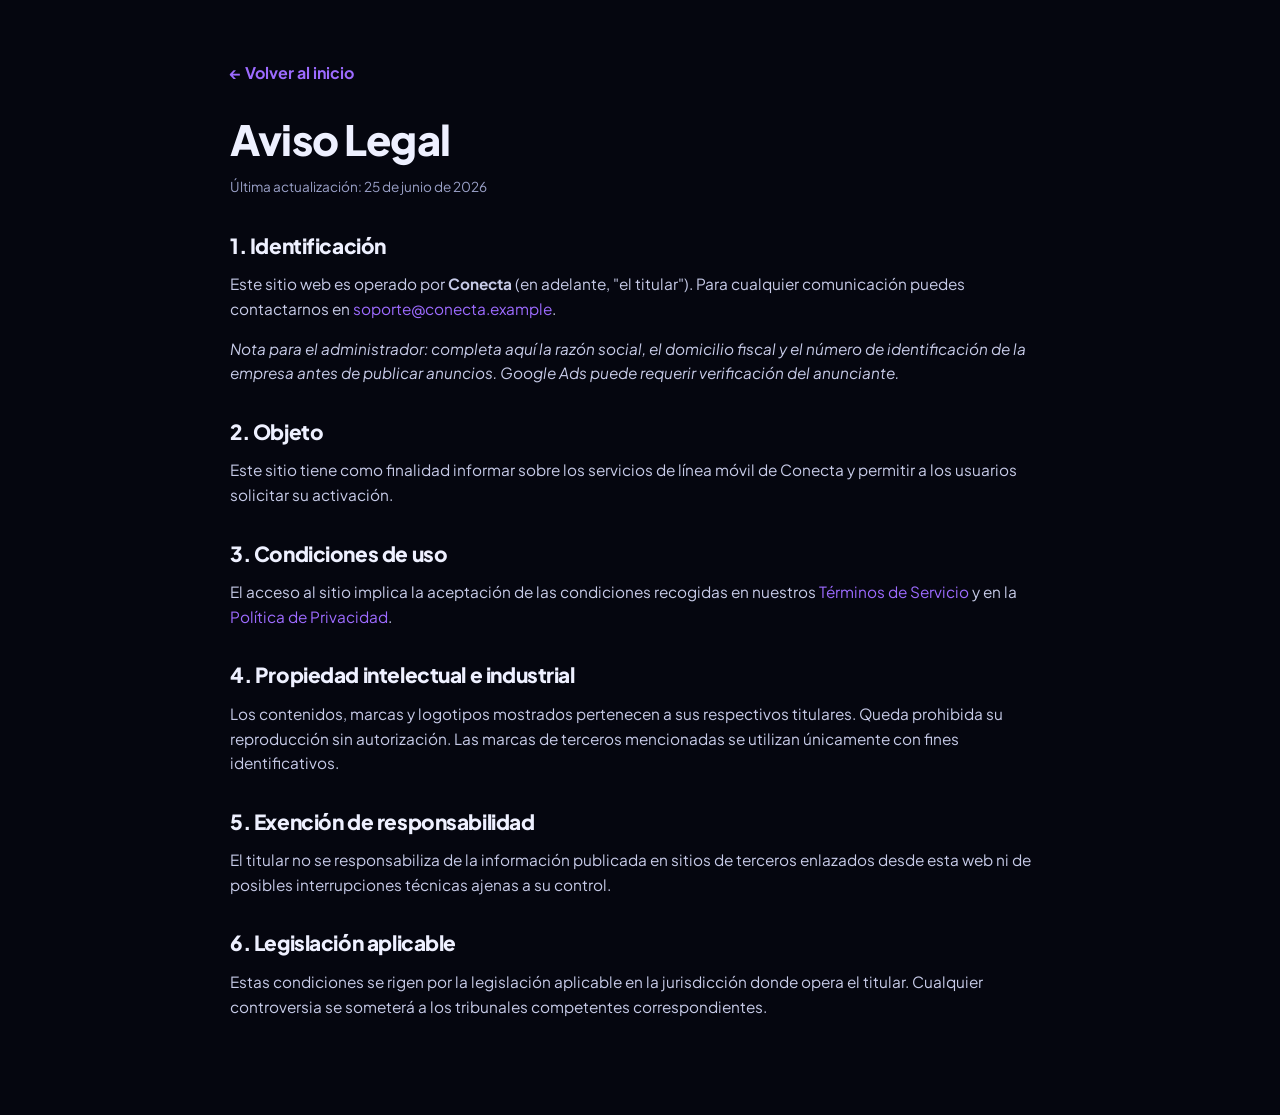
==== aviso-legal.html @ 24f29e0b "Landing page Conecta: diseño completo + páginas legales (compliance Google Ads) Co-Authored-By: Clau" ====
<!DOCTYPE html>
<html lang="es">
<head>
  <meta charset="UTF-8" />
  <meta name="viewport" content="width=device-width, initial-scale=1.0" />
  <title>Aviso Legal | Conecta</title>
  <meta name="description" content="Aviso Legal e información de identificación de Conecta." />
  <link rel="preconnect" href="https://fonts.googleapis.com" />
  <link href="https://fonts.googleapis.com/css2?family=Plus+Jakarta+Sans:wght@400;500;600;700;800&display=swap" rel="stylesheet" />
  <link rel="stylesheet" href="styles.css" />
</head>
<body>
  <main class="legal">
    <div class="container">
      <a href="index.html" class="back-link">← Volver al inicio</a>
      <h1>Aviso Legal</h1>
      <p class="updated">Última actualización: 25 de junio de 2026</p>

      <h2>1. Identificación</h2>
      <p>Este sitio web es operado por <strong>Conecta</strong> (en adelante, "el titular"). Para cualquier comunicación puedes contactarnos en <a href="mailto:soporte@conecta.example">soporte@conecta.example</a>.</p>
      <p><em>Nota para el administrador: completa aquí la razón social, el domicilio fiscal y el número de identificación de la empresa antes de publicar anuncios. Google Ads puede requerir verificación del anunciante.</em></p>

      <h2>2. Objeto</h2>
      <p>Este sitio tiene como finalidad informar sobre los servicios de línea móvil de Conecta y permitir a los usuarios solicitar su activación.</p>

      <h2>3. Condiciones de uso</h2>
      <p>El acceso al sitio implica la aceptación de las condiciones recogidas en nuestros <a href="terminos.html">Términos de Servicio</a> y en la <a href="privacidad.html">Política de Privacidad</a>.</p>

      <h2>4. Propiedad intelectual e industrial</h2>
      <p>Los contenidos, marcas y logotipos mostrados pertenecen a sus respectivos titulares. Queda prohibida su reproducción sin autorización. Las marcas de terceros mencionadas se utilizan únicamente con fines identificativos.</p>

      <h2>5. Exención de responsabilidad</h2>
      <p>El titular no se responsabiliza de la información publicada en sitios de terceros enlazados desde esta web ni de posibles interrupciones técnicas ajenas a su control.</p>

      <h2>6. Legislación aplicable</h2>
      <p>Estas condiciones se rigen por la legislación aplicable en la jurisdicción donde opera el titular. Cualquier controversia se someterá a los tribunales competentes correspondientes.</p>
    </div>
  </main>
</body>
</html>
---- styles.css ----
/* ===================== TOKENS ===================== */
:root {
  --bg: #05060f;
  --bg-2: #0a0b1a;
  --panel: #11132a;
  --panel-2: #161937;
  --line: rgba(255, 255, 255, 0.08);
  --text: #eef0ff;
  --muted: #9aa0c7;
  --violet: #7c5cff;
  --violet-2: #9d6bff;
  --magenta: #c04bff;
  --grad: linear-gradient(100deg, #8a6bff 0%, #c04bff 100%);
  --grad-btn: linear-gradient(100deg, #6f4bff 0%, #b14bff 100%);
  --radius: 18px;
  --radius-sm: 12px;
  --maxw: 1180px;
  --shadow: 0 20px 60px rgba(0, 0, 0, 0.45);
  --shadow-violet: 0 14px 40px rgba(124, 92, 255, 0.35);
}

* { box-sizing: border-box; }
html { scroll-behavior: smooth; scroll-padding-top: 84px; }
body {
  margin: 0;
  font-family: "Plus Jakarta Sans", system-ui, -apple-system, Segoe UI, Roboto, sans-serif;
  color: var(--text);
  background: var(--bg);
  line-height: 1.6;
  -webkit-font-smoothing: antialiased;
  overflow-x: hidden;
}
img { max-width: 100%; display: block; height: auto; }
a { color: inherit; text-decoration: none; }
h1, h2, h3, h4 { line-height: 1.12; margin: 0; font-weight: 800; letter-spacing: -0.02em; }
.container { width: min(100% - 40px, var(--maxw)); margin-inline: auto; }
.grad { background: var(--grad); -webkit-background-clip: text; background-clip: text; color: transparent; }
.eyebrow { color: var(--violet-2); font-size: 0.78rem; font-weight: 700; letter-spacing: 0.18em; text-transform: uppercase; margin: 0 0 14px; }
.eyebrow.light { color: rgba(255, 255, 255, 0.85); }
.lead { color: var(--muted); font-size: 1.05rem; max-width: 46ch; }
.muted { color: var(--muted); }
.section { padding: 84px 0; position: relative; }
.section-title { text-align: center; font-size: clamp(1.9rem, 4vw, 2.7rem); margin-bottom: 48px; }
.fineprint { color: var(--muted); font-size: 0.8rem; margin-top: 18px; }
.fineprint.center { text-align: center; }
.fineprint a { color: var(--violet-2); }

/* ===================== BUTTONS ===================== */
.btn {
  display: inline-flex; align-items: center; gap: 10px;
  padding: 14px 26px; border-radius: 999px; font-weight: 700; font-size: 0.95rem;
  border: 1px solid transparent; cursor: pointer; transition: transform .15s ease, box-shadow .15s ease, opacity .15s;
  white-space: nowrap;
}
.btn:hover { transform: translateY(-2px); }
.btn-primary { background: var(--grad-btn); color: #fff; box-shadow: var(--shadow-violet); }
.btn-ghost { background: transparent; color: var(--text); border-color: var(--line); }
.btn-ghost:hover { background: rgba(255, 255, 255, 0.04); }
.btn-light { background: #fff; color: #14152b; }
.btn-sm { padding: 11px 20px; font-size: 0.88rem; }
.btn-block { width: 100%; justify-content: center; }
.btn .arrow { transition: transform .15s; }
.btn:hover .arrow { transform: translateX(3px); }
.play { font-size: 0.7rem; }

/* ===================== HEADER ===================== */
.site-header {
  position: sticky; top: 0; z-index: 50;
  background: rgba(5, 6, 15, 0.78); backdrop-filter: blur(14px);
  border-bottom: 1px solid var(--line);
}
.nav-wrap { display: flex; align-items: center; justify-content: space-between; height: 72px; gap: 24px; }
.brand { display: inline-flex; align-items: center; gap: 10px; font-weight: 800; }
.brand-name { font-size: 1.15rem; letter-spacing: 0.04em; }
.brand-mark { display: grid; place-items: center; width: 38px; height: 38px; border-radius: 11px; background: rgba(124, 92, 255, 0.12); border: 1px solid rgba(124, 92, 255, 0.25); }
.main-nav { display: flex; gap: 30px; margin-left: auto; }
.main-nav a { color: var(--muted); font-weight: 600; font-size: 0.95rem; position: relative; padding: 4px 0; transition: color .15s; }
.main-nav a:hover, .main-nav a.active { color: var(--text); }
.main-nav a.active::after { content: ""; position: absolute; left: 0; bottom: -2px; width: 100%; height: 2px; background: var(--grad); border-radius: 2px; }
.nav-actions { display: flex; align-items: center; gap: 14px; }
.nav-toggle { display: none; flex-direction: column; gap: 5px; background: none; border: 0; cursor: pointer; padding: 6px; }
.nav-toggle span { width: 24px; height: 2px; background: var(--text); border-radius: 2px; transition: .25s; }
.nav-toggle.open span:nth-child(1) { transform: translateY(7px) rotate(45deg); }
.nav-toggle.open span:nth-child(2) { opacity: 0; }
.nav-toggle.open span:nth-child(3) { transform: translateY(-7px) rotate(-45deg); }

/* ===================== HERO ===================== */
.hero { padding: 70px 0 90px; position: relative; background:
    radial-gradient(900px 500px at 75% 10%, rgba(124, 92, 255, 0.18), transparent 60%),
    radial-gradient(700px 500px at 10% 0%, rgba(192, 75, 255, 0.10), transparent 55%),
    var(--bg);
  overflow: hidden;
}
.hero-grid { display: grid; grid-template-columns: 1.05fr 1fr; align-items: center; gap: 30px; }
.hero h1 { font-size: clamp(2.6rem, 6.2vw, 4.4rem); margin-bottom: 22px; }
.hero .lead { margin-bottom: 30px; }
.hero-badges { list-style: none; display: flex; gap: 26px; padding: 0; margin: 0 0 34px; flex-wrap: wrap; }
.hero-badges li { display: flex; gap: 12px; align-items: center; font-size: 0.82rem; color: var(--muted); }
.hero-badges strong { color: var(--text); font-size: 0.9rem; }
.hero-badges em { color: var(--violet-2); font-style: normal; font-size: 0.76rem; }
.bicon { display: grid; place-items: center; width: 44px; height: 44px; border-radius: 12px; background: var(--panel); border: 1px solid var(--line); font-size: 1.1rem; flex: none; }
.hero-cta { display: flex; gap: 16px; flex-wrap: wrap; align-items: center; }
.hero-media { position: relative; }
.hero-media img {
  width: 100%; max-width: 560px; margin-inline: auto;
  filter: drop-shadow(0 30px 60px rgba(124, 92, 255, 0.35));
  -webkit-mask-image: radial-gradient(closest-side at 50% 48%, #000 70%, transparent 100%);
  mask-image: radial-gradient(closest-side at 50% 48%, #000 70%, transparent 100%);
  mix-blend-mode: lighten;
}

/* ===================== BENEFICIOS ===================== */
.beneficios { background: linear-gradient(180deg, var(--bg) 0%, var(--bg-2) 100%); }
.cards-grid { display: grid; grid-template-columns: repeat(5, 1fr); gap: 18px; }
.feature-card {
  background: var(--panel); border: 1px solid var(--line); border-radius: var(--radius);
  padding: 26px 22px; transition: transform .18s, border-color .18s, box-shadow .18s;
}
.feature-card:hover { transform: translateY(-4px); border-color: rgba(124, 92, 255, 0.4); box-shadow: var(--shadow); }
.fc-icon { display: grid; place-items: center; width: 46px; height: 46px; border-radius: 12px; background: rgba(124, 92, 255, 0.12); border: 1px solid rgba(124, 92, 255, 0.25); font-size: 1.2rem; margin-bottom: 18px; }
.feature-card h3 { font-size: 1.05rem; margin-bottom: 10px; }
.feature-card p { color: var(--muted); font-size: 0.9rem; margin: 0 0 16px; }
.link-more { color: var(--violet-2); font-weight: 700; font-size: 0.85rem; }
.link-more:hover { color: var(--text); }

/* ===================== CÓMO FUNCIONA ===================== */
.como-funciona { background: var(--bg-2); }
.cf-grid { display: grid; grid-template-columns: 1fr 1fr; gap: 50px; align-items: center; }
.cf-copy h2 { font-size: clamp(1.8rem, 4vw, 2.6rem); margin-bottom: 34px; }
.steps { list-style: none; padding: 0; margin: 0 0 34px; display: grid; gap: 26px; }
.steps li { display: flex; gap: 18px; align-items: flex-start; }
.step-num { flex: none; width: 40px; height: 40px; border-radius: 50%; display: grid; place-items: center; font-weight: 800; background: rgba(124, 92, 255, 0.12); border: 1px solid var(--violet); color: var(--violet-2); }
.steps h3 { font-size: 1.1rem; margin-bottom: 4px; }
.steps p { color: var(--muted); margin: 0; font-size: 0.92rem; }
.cf-media img { width: 100%; border-radius: var(--radius); border: 1px solid var(--line); box-shadow: var(--shadow); }

/* ===================== COBERTURA ===================== */
.cobertura { background: linear-gradient(180deg, var(--bg-2) 0%, var(--bg) 100%); }
.cov-grid { display: grid; grid-template-columns: 1fr 1.1fr; gap: 50px; align-items: center; }
.cov-map { -webkit-mask-image: radial-gradient(closest-side at 50% 55%, #000 65%, transparent 100%); mask-image: radial-gradient(closest-side at 50% 55%, #000 65%, transparent 100%); mix-blend-mode: lighten; filter: drop-shadow(0 20px 50px rgba(124, 92, 255, 0.3)); }
.cov-copy h2 { font-size: clamp(1.8rem, 4vw, 2.5rem); margin-bottom: 16px; }
.stats { display: grid; grid-template-columns: repeat(4, 1fr); gap: 22px; margin-top: 30px; }
.stats div { display: flex; flex-direction: column; }
.stats strong { font-size: clamp(1.7rem, 3.5vw, 2.4rem); font-weight: 800; }
.stats span { color: var(--muted); font-size: 0.82rem; margin-top: 4px; }

/* ===================== TESTIMONIOS ===================== */
.testimonios { background: var(--bg); }
.test-head { margin-bottom: 40px; }
.test-head h2 { font-size: clamp(1.7rem, 3.6vw, 2.4rem); }
.test-grid { display: grid; grid-template-columns: repeat(3, 1fr); gap: 20px; }
.test-card { background: var(--panel); border: 1px solid var(--line); border-radius: var(--radius); padding: 26px; margin: 0; }
.stars { color: #b14bff; letter-spacing: 3px; margin-bottom: 14px; }
.test-card blockquote { margin: 0 0 20px; font-size: 0.98rem; color: var(--text); }
.test-card figcaption { display: flex; align-items: center; gap: 12px; color: var(--muted); font-size: 0.85rem; }
.test-card figcaption strong { color: var(--text); }
.avatar { width: 42px; height: 42px; border-radius: 50%; display: grid; place-items: center; font-weight: 700; font-size: 0.8rem; background: var(--grad-btn); color: #fff; flex: none; }

/* ===================== CTA FINAL ===================== */
.cta-final { background: var(--bg); }
.cta-banner {
  position: relative; overflow: hidden;
  border-radius: 26px; padding: 52px 48px;
  background: linear-gradient(110deg, #3a1f8f 0%, #5a2bb0 45%, #7b34c9 100%);
  display: grid; grid-template-columns: 1.1fr 0.9fr; gap: 30px; align-items: center;
  box-shadow: var(--shadow);
}
.cta-banner h2 { font-size: clamp(1.7rem, 3.6vw, 2.4rem); margin-bottom: 26px; }
.cta-list { list-style: none; padding: 0; margin: 0; display: grid; gap: 14px; position: relative; z-index: 2; }
.cta-list li { display: flex; align-items: center; gap: 12px; font-weight: 600; }
.check { display: grid; place-items: center; width: 24px; height: 24px; border-radius: 50%; background: rgba(255, 255, 255, 0.18); font-size: 0.75rem; flex: none; }
.cta-img { position: absolute; right: 0; bottom: 0; height: 100%; width: auto; max-width: 48%; object-fit: cover; opacity: 0.95; z-index: 1; border-radius: 0 26px 26px 0; -webkit-mask-image: linear-gradient(90deg, transparent, #000 28%); mask-image: linear-gradient(90deg, transparent, #000 28%); }
.cta-copy { position: relative; z-index: 2; }

/* ===================== PREGUNTAS / CONTACTO ===================== */
.preguntas { background: linear-gradient(180deg, var(--bg) 0%, var(--bg-2) 100%); }
.faq-grid { display: grid; grid-template-columns: 1fr 0.85fr; gap: 50px; align-items: start; }
.faq-grid > div > h2 { font-size: clamp(1.7rem, 3.6vw, 2.4rem); margin-bottom: 26px; }
.faq { display: grid; gap: 12px; }
.faq details { background: var(--panel); border: 1px solid var(--line); border-radius: var(--radius-sm); padding: 16px 20px; }
.faq summary { cursor: pointer; font-weight: 700; list-style: none; display: flex; justify-content: space-between; align-items: center; gap: 10px; }
.faq summary::after { content: "+"; color: var(--violet-2); font-size: 1.3rem; transition: transform .2s; }
.faq details[open] summary::after { transform: rotate(45deg); }
.faq details p { color: var(--muted); margin: 12px 0 0; font-size: 0.92rem; }
.contact-card { background: var(--panel); border: 1px solid var(--line); border-radius: var(--radius); padding: 30px; box-shadow: var(--shadow); }
.contact-card h3 { font-size: 1.3rem; margin-bottom: 8px; }
.contact-card .muted { font-size: 0.88rem; margin-bottom: 20px; }
.lead-form { display: grid; gap: 16px; }
.lead-form label { display: grid; gap: 7px; font-size: 0.85rem; font-weight: 600; color: var(--muted); }
.lead-form input[type="text"], .lead-form input[type="email"], .lead-form input[type="tel"] {
  background: var(--bg); border: 1px solid var(--line); border-radius: 10px; padding: 12px 14px; color: var(--text); font: inherit; font-size: 0.92rem;
}
.lead-form input:focus { outline: none; border-color: var(--violet); box-shadow: 0 0 0 3px rgba(124, 92, 255, 0.25); }
.consent { display: flex !important; flex-direction: row !important; align-items: flex-start; gap: 10px; font-weight: 400; color: var(--muted); font-size: 0.8rem; }
.consent input { margin-top: 3px; accent-color: var(--violet); }
.consent a { color: var(--violet-2); }
.form-msg { font-size: 0.85rem; margin: 4px 0 0; }
.form-msg.ok { color: #5be3a7; }
.form-msg.err { color: #ff6b8a; }

/* ===================== FOOTER ===================== */
.site-footer { background: #04050c; border-top: 1px solid var(--line); padding: 56px 0 30px; }
.footer-grid { display: grid; grid-template-columns: 1.4fr 1fr 1fr 1fr; gap: 30px; }
.footer-brand p { color: var(--muted); font-size: 0.9rem; margin-top: 14px; max-width: 30ch; }
.footer-col h4 { font-size: 0.95rem; margin-bottom: 16px; }
.footer-col a { display: block; color: var(--muted); font-size: 0.9rem; padding: 5px 0; transition: color .15s; }
.footer-col a:hover { color: var(--text); }
.footer-bottom { margin-top: 40px; padding-top: 22px; border-top: 1px solid var(--line); }
.footer-bottom p { color: var(--muted); font-size: 0.82rem; margin: 0 0 8px; }
.footer-bottom .disclaimer { font-size: 0.74rem; opacity: 0.75; max-width: 90ch; }

/* ===================== LEGAL PAGES ===================== */
.legal { padding: 60px 0 80px; }
.legal .container { max-width: 820px; }
.legal h1 { font-size: clamp(1.8rem, 4vw, 2.6rem); margin-bottom: 10px; }
.legal .updated { color: var(--muted); font-size: 0.85rem; margin-bottom: 36px; }
.legal h2 { font-size: 1.3rem; margin: 34px 0 12px; }
.legal p, .legal li { color: #c7cbe8; font-size: 0.96rem; }
.legal ul { padding-left: 20px; }
.legal a { color: var(--violet-2); }
.back-link { display: inline-flex; align-items: center; gap: 8px; color: var(--violet-2); font-weight: 700; margin-bottom: 30px; }

/* ===================== RESPONSIVE ===================== */
@media (max-width: 1000px) {
  .cards-grid { grid-template-columns: repeat(2, 1fr); }
  .footer-grid { grid-template-columns: 1fr 1fr; }
}
@media (max-width: 860px) {
  .main-nav {
    position: fixed; inset: 72px 0 auto 0; flex-direction: column; gap: 0;
    background: rgba(8, 9, 22, 0.98); backdrop-filter: blur(14px);
    border-bottom: 1px solid var(--line); padding: 8px 20px 18px;
    transform: translateY(-130%); transition: transform .28s ease; margin-left: 0;
  }
  .main-nav.open { transform: translateY(0); }
  .main-nav a { padding: 14px 0; border-bottom: 1px solid var(--line); width: 100%; }
  .main-nav a.active::after { display: none; }
  .nav-toggle { display: flex; }
  .nav-actions .btn-sm { display: none; }
  .hero-grid, .cf-grid, .cov-grid, .faq-grid { grid-template-columns: 1fr; }
  .hero-media { order: -1; }
  .cov-media { max-width: 420px; margin-inline: auto; }
  .stats { grid-template-columns: repeat(2, 1fr); }
  .test-grid { grid-template-columns: 1fr; }
  .cta-banner { grid-template-columns: 1fr; padding: 40px 30px; }
  .cta-img { position: relative; max-width: 100%; height: auto; border-radius: 18px; margin-top: 20px; -webkit-mask-image: none; mask-image: none; }
}
@media (max-width: 560px) {
  .cards-grid { grid-template-columns: 1fr; }
  .footer-grid { grid-template-columns: 1fr; }
  .hero-badges { gap: 18px; }
  .section { padding: 60px 0; }
}
@media (prefers-reduced-motion: reduce) {
  * { scroll-behavior: auto; }
  .btn:hover, .feature-card:hover { transform: none; }
}
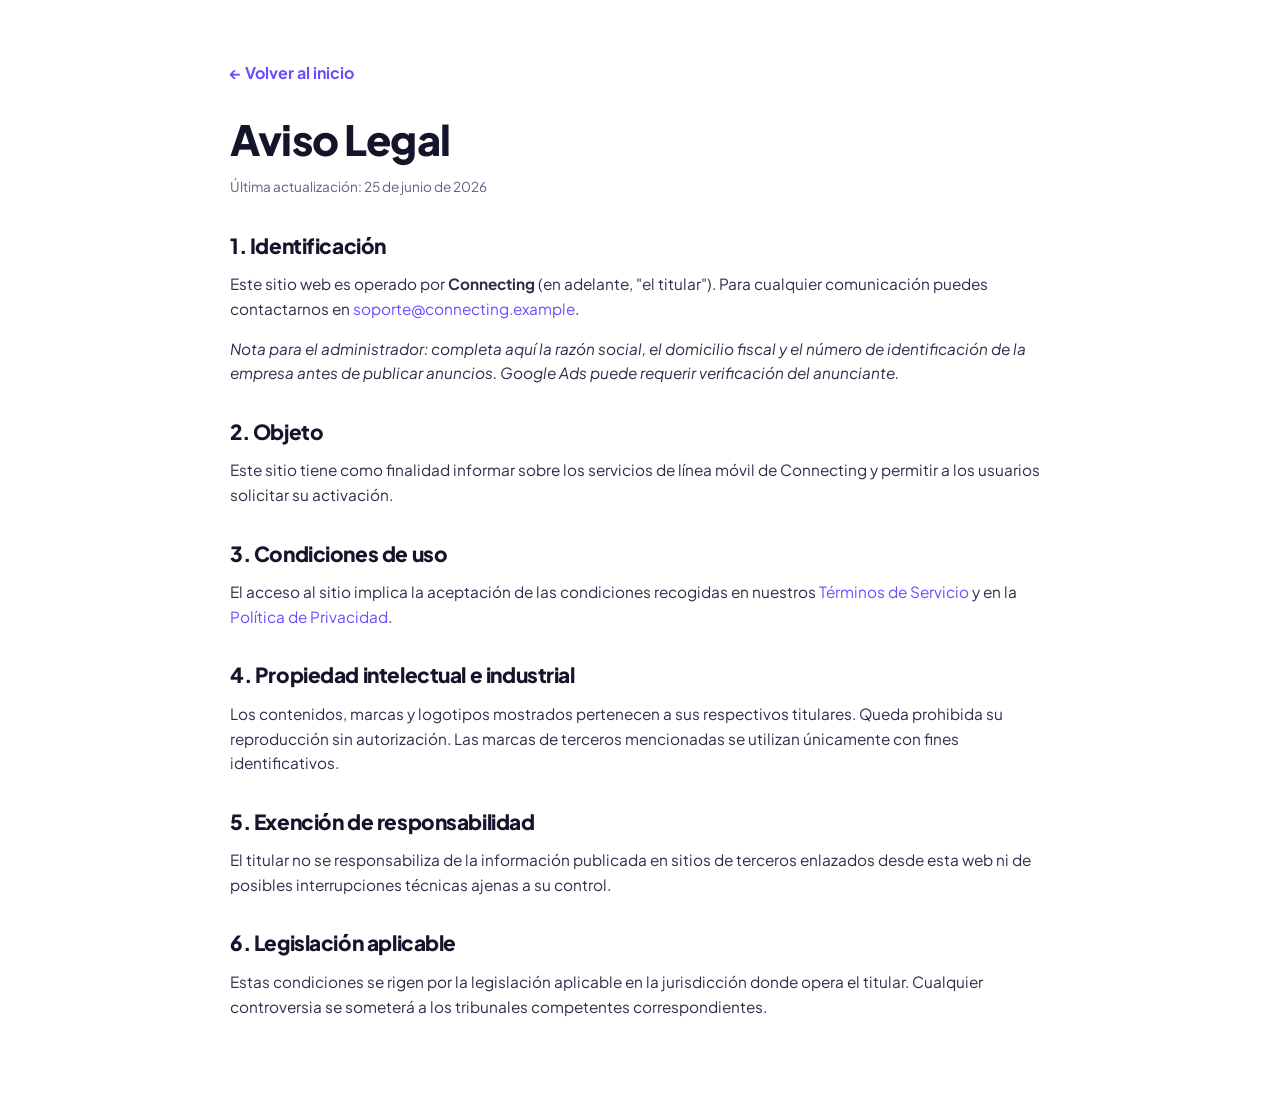
==== commit 007ab96b: "Corrige desbordamiento de tarjetas en movil (auto-fit) y renombra marca CONECTA -> CONNECTING Co-Aut" ====
--- a/aviso-legal.html
+++ b/aviso-legal.html
@@ -3,8 +3,8 @@
 <head>
   <meta charset="UTF-8" />
   <meta name="viewport" content="width=device-width, initial-scale=1.0" />
-  <title>Aviso Legal | Conecta</title>
-  <meta name="description" content="Aviso Legal e información de identificación de Conecta." />
+  <title>Aviso Legal | Connecting</title>
+  <meta name="description" content="Aviso Legal e información de identificación de Connecting." />
   <link rel="preconnect" href="https://fonts.googleapis.com" />
   <link href="https://fonts.googleapis.com/css2?family=Plus+Jakarta+Sans:wght@400;500;600;700;800&display=swap" rel="stylesheet" />
   <link rel="stylesheet" href="styles.css" />
@@ -17,11 +17,11 @@
       <p class="updated">Última actualización: 25 de junio de 2026</p>
 
       <h2>1. Identificación</h2>
-      <p>Este sitio web es operado por <strong>Conecta</strong> (en adelante, "el titular"). Para cualquier comunicación puedes contactarnos en <a href="mailto:soporte@conecta.example">soporte@conecta.example</a>.</p>
+      <p>Este sitio web es operado por <strong>Connecting</strong> (en adelante, "el titular"). Para cualquier comunicación puedes contactarnos en <a href="mailto:soporte@connecting.example">soporte@connecting.example</a>.</p>
       <p><em>Nota para el administrador: completa aquí la razón social, el domicilio fiscal y el número de identificación de la empresa antes de publicar anuncios. Google Ads puede requerir verificación del anunciante.</em></p>
 
       <h2>2. Objeto</h2>
-      <p>Este sitio tiene como finalidad informar sobre los servicios de línea móvil de Conecta y permitir a los usuarios solicitar su activación.</p>
+      <p>Este sitio tiene como finalidad informar sobre los servicios de línea móvil de Connecting y permitir a los usuarios solicitar su activación.</p>
 
       <h2>3. Condiciones de uso</h2>
       <p>El acceso al sitio implica la aceptación de las condiciones recogidas en nuestros <a href="terminos.html">Términos de Servicio</a> y en la <a href="privacidad.html">Política de Privacidad</a>.</p>
--- a/styles.css
+++ b/styles.css
@@ -1,22 +1,27 @@
-/* ===================== TOKENS ===================== */
+/* ===================== TOKENS (TEMA CLARO) ===================== */
 :root {
-  --bg: #05060f;
-  --bg-2: #0a0b1a;
-  --panel: #11132a;
-  --panel-2: #161937;
-  --line: rgba(255, 255, 255, 0.08);
-  --text: #eef0ff;
-  --muted: #9aa0c7;
-  --violet: #7c5cff;
-  --violet-2: #9d6bff;
+  --bg: #ffffff;
+  --bg-2: #f5f6fc;
+  --bg-3: #eef0fb;
+  --panel: #ffffff;
+  --panel-2: #f3f1ff;
+  --line: rgba(23, 23, 64, 0.08);
+  --line-strong: rgba(23, 23, 64, 0.14);
+  --text: #14152b;
+  --text-2: #2c2e4a;
+  --muted: #5d6280;
+  --violet: #6f4bff;
+  --violet-2: #7c5cff;
   --magenta: #c04bff;
-  --grad: linear-gradient(100deg, #8a6bff 0%, #c04bff 100%);
+  --grad: linear-gradient(100deg, #6f4bff 0%, #c04bff 100%);
   --grad-btn: linear-gradient(100deg, #6f4bff 0%, #b14bff 100%);
   --radius: 18px;
   --radius-sm: 12px;
   --maxw: 1180px;
-  --shadow: 0 20px 60px rgba(0, 0, 0, 0.45);
-  --shadow-violet: 0 14px 40px rgba(124, 92, 255, 0.35);
+  --shadow-sm: 0 2px 8px rgba(23, 23, 64, 0.06);
+  --shadow: 0 12px 34px rgba(23, 23, 64, 0.10);
+  --shadow-lg: 0 26px 60px rgba(23, 23, 64, 0.16);
+  --shadow-violet: 0 14px 32px rgba(111, 75, 255, 0.32);
 }
 
 * { box-sizing: border-box; }
@@ -35,44 +40,63 @@
 h1, h2, h3, h4 { line-height: 1.12; margin: 0; font-weight: 800; letter-spacing: -0.02em; }
 .container { width: min(100% - 40px, var(--maxw)); margin-inline: auto; }
 .grad { background: var(--grad); -webkit-background-clip: text; background-clip: text; color: transparent; }
-.eyebrow { color: var(--violet-2); font-size: 0.78rem; font-weight: 700; letter-spacing: 0.18em; text-transform: uppercase; margin: 0 0 14px; }
-.eyebrow.light { color: rgba(255, 255, 255, 0.85); }
+.eyebrow { color: var(--violet); font-size: 0.78rem; font-weight: 700; letter-spacing: 0.18em; text-transform: uppercase; margin: 0 0 14px; }
+.eyebrow.light { color: rgba(255, 255, 255, 0.92); }
 .lead { color: var(--muted); font-size: 1.05rem; max-width: 46ch; }
 .muted { color: var(--muted); }
 .section { padding: 84px 0; position: relative; }
 .section-title { text-align: center; font-size: clamp(1.9rem, 4vw, 2.7rem); margin-bottom: 48px; }
 .fineprint { color: var(--muted); font-size: 0.8rem; margin-top: 18px; }
 .fineprint.center { text-align: center; }
-.fineprint a { color: var(--violet-2); }
+.fineprint a { color: var(--violet); }
+
+/* Iconos SVG genéricos */
+svg { display: block; }
+.bicon svg, .fc-icon svg, .step-num svg { width: 22px; height: 22px; }
+
+/* ===================== ANIMACIONES ===================== */
+@keyframes floatY { 0%, 100% { transform: translateY(0); } 50% { transform: translateY(-8px); } }
+@keyframes pulseGlow { 0%, 100% { opacity: .5; } 50% { opacity: 1; } }
+@keyframes gradientShift { 0% { background-position: 0% 50%; } 100% { background-position: 200% 50%; } }
+
+.reveal { opacity: 0; transform: translateY(26px); transition: opacity .7s cubic-bezier(.22,.61,.36,1), transform .7s cubic-bezier(.22,.61,.36,1); will-change: opacity, transform; }
+.reveal.in { opacity: 1; transform: none; }
+.reveal-left { transform: translateX(-30px); }
+.reveal-right { transform: translateX(30px); }
+.reveal-left.in, .reveal-right.in { transform: none; }
 
 /* ===================== BUTTONS ===================== */
 .btn {
   display: inline-flex; align-items: center; gap: 10px;
   padding: 14px 26px; border-radius: 999px; font-weight: 700; font-size: 0.95rem;
-  border: 1px solid transparent; cursor: pointer; transition: transform .15s ease, box-shadow .15s ease, opacity .15s;
+  border: 1px solid transparent; cursor: pointer;
+  transition: transform .18s ease, box-shadow .18s ease, background .18s, border-color .18s;
   white-space: nowrap;
 }
-.btn:hover { transform: translateY(-2px); }
 .btn-primary { background: var(--grad-btn); color: #fff; box-shadow: var(--shadow-violet); }
-.btn-ghost { background: transparent; color: var(--text); border-color: var(--line); }
-.btn-ghost:hover { background: rgba(255, 255, 255, 0.04); }
-.btn-light { background: #fff; color: #14152b; }
+.btn-primary:hover { transform: translateY(-3px); box-shadow: 0 20px 40px rgba(111, 75, 255, 0.42); }
+.btn-ghost { background: #fff; color: var(--text); border-color: var(--line-strong); box-shadow: var(--shadow-sm); }
+.btn-ghost:hover { transform: translateY(-3px); border-color: var(--violet); box-shadow: var(--shadow); }
+.btn-light { background: #fff; color: #5326c6; box-shadow: 0 12px 28px rgba(0,0,0,0.18); }
+.btn-light:hover { transform: translateY(-3px); box-shadow: 0 18px 38px rgba(0,0,0,0.26); }
 .btn-sm { padding: 11px 20px; font-size: 0.88rem; }
 .btn-block { width: 100%; justify-content: center; }
-.btn .arrow { transition: transform .15s; }
-.btn:hover .arrow { transform: translateX(3px); }
+.btn .arrow { transition: transform .18s; }
+.btn:hover .arrow { transform: translateX(4px); }
 .play { font-size: 0.7rem; }
 
 /* ===================== HEADER ===================== */
 .site-header {
   position: sticky; top: 0; z-index: 50;
-  background: rgba(5, 6, 15, 0.78); backdrop-filter: blur(14px);
+  background: rgba(255, 255, 255, 0.82); backdrop-filter: blur(14px);
   border-bottom: 1px solid var(--line);
-}
+  transition: box-shadow .25s ease, background .25s ease;
+}
+.site-header.scrolled { box-shadow: var(--shadow); background: rgba(255, 255, 255, 0.92); }
 .nav-wrap { display: flex; align-items: center; justify-content: space-between; height: 72px; gap: 24px; }
 .brand { display: inline-flex; align-items: center; gap: 10px; font-weight: 800; }
 .brand-name { font-size: 1.15rem; letter-spacing: 0.04em; }
-.brand-mark { display: grid; place-items: center; width: 38px; height: 38px; border-radius: 11px; background: rgba(124, 92, 255, 0.12); border: 1px solid rgba(124, 92, 255, 0.25); }
+.brand-mark { display: grid; place-items: center; width: 38px; height: 38px; border-radius: 11px; background: rgba(111, 75, 255, 0.10); border: 1px solid rgba(111, 75, 255, 0.22); }
 .main-nav { display: flex; gap: 30px; margin-left: auto; }
 .main-nav a { color: var(--muted); font-weight: 600; font-size: 0.95rem; position: relative; padding: 4px 0; transition: color .15s; }
 .main-nav a:hover, .main-nav a.active { color: var(--text); }
@@ -85,74 +109,110 @@
 .nav-toggle.open span:nth-child(3) { transform: translateY(-7px) rotate(-45deg); }
 
 /* ===================== HERO ===================== */
-.hero { padding: 70px 0 90px; position: relative; background:
-    radial-gradient(900px 500px at 75% 10%, rgba(124, 92, 255, 0.18), transparent 60%),
-    radial-gradient(700px 500px at 10% 0%, rgba(192, 75, 255, 0.10), transparent 55%),
-    var(--bg);
-  overflow: hidden;
-}
-.hero-grid { display: grid; grid-template-columns: 1.05fr 1fr; align-items: center; gap: 30px; }
+.hero { padding: 76px 0 92px; position: relative; overflow: hidden;
+  background:
+    radial-gradient(800px 420px at 78% 0%, rgba(124, 92, 255, 0.16), transparent 60%),
+    radial-gradient(680px 460px at 6% 4%, rgba(192, 75, 255, 0.10), transparent 55%),
+    linear-gradient(180deg, #faf9ff 0%, #ffffff 100%);
+}
+.hero::before, .hero::after {
+  content: ""; position: absolute; border-radius: 50%; filter: blur(60px); z-index: 0;
+  animation: pulseGlow 6s ease-in-out infinite;
+}
+.hero::before { width: 320px; height: 320px; background: rgba(124, 92, 255, 0.22); top: -80px; right: 8%; }
+.hero::after { width: 260px; height: 260px; background: rgba(192, 75, 255, 0.16); bottom: -60px; left: 4%; animation-delay: 2s; }
+.hero-grid { display: grid; grid-template-columns: 1fr 1fr; align-items: center; gap: 30px; position: relative; z-index: 1; }
+.hero-copy { text-align: left; }
 .hero h1 { font-size: clamp(2.6rem, 6.2vw, 4.4rem); margin-bottom: 22px; }
-.hero .lead { margin-bottom: 30px; }
-.hero-badges { list-style: none; display: flex; gap: 26px; padding: 0; margin: 0 0 34px; flex-wrap: wrap; }
-.hero-badges li { display: flex; gap: 12px; align-items: center; font-size: 0.82rem; color: var(--muted); }
+.hero .grad { background-size: 200% auto; }
+.hero .lead { margin: 0 0 30px; }
+.hero-cta { justify-content: flex-start; }
+.hero-media { display: grid; place-items: center; }
+.hero-media img { width: 100%; max-width: 580px; filter: drop-shadow(0 30px 55px rgba(76, 50, 160, 0.28)); animation: floatY 6s ease-in-out infinite; }
+.hero-badges { list-style: none; display: flex; gap: 16px; padding: 0; margin: 0 0 34px; flex-wrap: wrap; justify-content: center; }
+.hero-badges li {
+  display: flex; gap: 12px; align-items: center; font-size: 0.82rem; color: var(--muted);
+  background: #fff; border: 1px solid var(--line); border-radius: 14px; padding: 12px 16px;
+  box-shadow: var(--shadow-sm); transition: transform .18s, box-shadow .18s;
+}
+.hero-badges li:hover { transform: translateY(-3px); box-shadow: var(--shadow); }
 .hero-badges strong { color: var(--text); font-size: 0.9rem; }
-.hero-badges em { color: var(--violet-2); font-style: normal; font-size: 0.76rem; }
-.bicon { display: grid; place-items: center; width: 44px; height: 44px; border-radius: 12px; background: var(--panel); border: 1px solid var(--line); font-size: 1.1rem; flex: none; }
+.hero-badges em { color: var(--violet); font-style: normal; font-size: 0.76rem; }
+.bicon { display: grid; place-items: center; width: 44px; height: 44px; border-radius: 12px; background: var(--panel-2); color: var(--violet); flex: none; }
 .hero-cta { display: flex; gap: 16px; flex-wrap: wrap; align-items: center; }
-.hero-media { position: relative; }
-.hero-media img {
-  width: 100%; max-width: 560px; margin-inline: auto;
-  filter: drop-shadow(0 30px 60px rgba(124, 92, 255, 0.35));
-  -webkit-mask-image: radial-gradient(closest-side at 50% 48%, #000 70%, transparent 100%);
-  mask-image: radial-gradient(closest-side at 50% 48%, #000 70%, transparent 100%);
-  mix-blend-mode: lighten;
-}
 
 /* ===================== BENEFICIOS ===================== */
-.beneficios { background: linear-gradient(180deg, var(--bg) 0%, var(--bg-2) 100%); }
+.beneficios { background: var(--bg); }
 .cards-grid { display: grid; grid-template-columns: repeat(5, 1fr); gap: 18px; }
+.cards-grid.three { grid-template-columns: repeat(auto-fit, minmax(250px, 1fr)); gap: 22px; max-width: 1000px; margin-inline: auto; }
 .feature-card {
   background: var(--panel); border: 1px solid var(--line); border-radius: var(--radius);
-  padding: 26px 22px; transition: transform .18s, border-color .18s, box-shadow .18s;
-}
-.feature-card:hover { transform: translateY(-4px); border-color: rgba(124, 92, 255, 0.4); box-shadow: var(--shadow); }
-.fc-icon { display: grid; place-items: center; width: 46px; height: 46px; border-radius: 12px; background: rgba(124, 92, 255, 0.12); border: 1px solid rgba(124, 92, 255, 0.25); font-size: 1.2rem; margin-bottom: 18px; }
-.feature-card h3 { font-size: 1.05rem; margin-bottom: 10px; }
-.feature-card p { color: var(--muted); font-size: 0.9rem; margin: 0 0 16px; }
-.link-more { color: var(--violet-2); font-weight: 700; font-size: 0.85rem; }
-.link-more:hover { color: var(--text); }
+  padding: 36px 28px; box-shadow: var(--shadow-sm);
+  display: flex; flex-direction: column; align-items: center; text-align: center;
+  transition: transform .22s, border-color .22s, box-shadow .22s;
+}
+.feature-card:hover { transform: translateY(-6px); border-color: rgba(111, 75, 255, 0.35); box-shadow: var(--shadow-lg); }
+.fc-icon { display: grid; place-items: center; width: 50px; height: 50px; border-radius: 14px; background: var(--panel-2); color: var(--violet); margin-bottom: 18px; transition: transform .22s; }
+.fc-icon.round { width: 78px; height: 78px; border-radius: 50%; margin-bottom: 22px; }
+.fc-icon.round svg { width: 30px; height: 30px; }
+.feature-card:hover .fc-icon { transform: scale(1.06); }
+.feature-card h3 { font-size: 1.2rem; margin-bottom: 12px; }
+.feature-card p { color: var(--muted); font-size: 0.94rem; margin: 0 0 20px; }
+.fc-line { display: block; width: 38px; height: 4px; border-radius: 4px; background: var(--grad-btn); margin-top: auto; }
+.link-more { color: var(--violet); font-weight: 700; font-size: 0.85rem; }
+.link-more:hover { color: var(--magenta); }
+
+/* Franja de confianza */
+.trust-strip { display: grid; grid-template-columns: repeat(3, 1fr); background: var(--panel-2); border: 1px solid var(--line); border-radius: var(--radius); padding: 22px 18px; margin: 24px auto 0; max-width: 1000px; }
+.trust-item { display: flex; align-items: center; gap: 14px; justify-content: center; padding: 8px 18px; }
+.trust-item + .trust-item { border-left: 1px solid var(--line); }
+.trust-ico { display: grid; place-items: center; width: 48px; height: 48px; border-radius: 12px; background: #fff; border: 1px solid var(--line); color: var(--violet); flex: none; }
+.trust-ico svg { width: 22px; height: 22px; }
+.trust-item strong { display: block; font-size: 0.95rem; color: var(--text); }
+.trust-item span { font-size: 0.82rem; color: var(--muted); }
+
+/* Barra "Conecta donde estés" */
+.connect-bar { display: flex; align-items: center; gap: 16px; background: #fff; border: 1px solid var(--line); border-radius: var(--radius); padding: 20px 26px; margin: 20px auto 0; max-width: 1000px; box-shadow: var(--shadow-sm); }
+.connect-ico { display: grid; place-items: center; width: 48px; height: 48px; border-radius: 12px; background: var(--panel-2); color: var(--violet); flex: none; }
+.connect-ico svg { width: 24px; height: 24px; }
+.connect-bar p { margin: 0; color: var(--muted); font-size: 0.98rem; }
+.connect-bar strong { color: var(--text); }
 
 /* ===================== CÓMO FUNCIONA ===================== */
-.como-funciona { background: var(--bg-2); }
-.cf-grid { display: grid; grid-template-columns: 1fr 1fr; gap: 50px; align-items: center; }
-.cf-copy h2 { font-size: clamp(1.8rem, 4vw, 2.6rem); margin-bottom: 34px; }
-.steps { list-style: none; padding: 0; margin: 0 0 34px; display: grid; gap: 26px; }
-.steps li { display: flex; gap: 18px; align-items: flex-start; }
-.step-num { flex: none; width: 40px; height: 40px; border-radius: 50%; display: grid; place-items: center; font-weight: 800; background: rgba(124, 92, 255, 0.12); border: 1px solid var(--violet); color: var(--violet-2); }
+.como-funciona { background: linear-gradient(180deg, var(--bg) 0%, var(--bg-2) 100%); }
+.cf-grid { display: block; }
+.cf-copy { text-align: center; max-width: 900px; margin-inline: auto; }
+.cf-copy h2 { font-size: clamp(1.8rem, 4vw, 2.6rem); margin-bottom: 44px; }
+.steps { list-style: none; padding: 0; margin: 0 0 38px; display: grid; grid-template-columns: repeat(auto-fit, minmax(240px, 1fr)); gap: 22px; }
+.steps li { display: flex; flex-direction: column; gap: 12px; align-items: center; text-align: center; background: #fff; border: 1px solid var(--line); border-radius: var(--radius); padding: 28px 24px; box-shadow: var(--shadow-sm); transition: transform .2s, box-shadow .2s; }
+.steps li:hover { transform: translateY(-5px); box-shadow: var(--shadow); }
+.step-num { flex: none; width: 42px; height: 42px; border-radius: 50%; display: grid; place-items: center; font-weight: 800; background: var(--grad-btn); color: #fff; box-shadow: var(--shadow-violet); }
 .steps h3 { font-size: 1.1rem; margin-bottom: 4px; }
 .steps p { color: var(--muted); margin: 0; font-size: 0.92rem; }
-.cf-media img { width: 100%; border-radius: var(--radius); border: 1px solid var(--line); box-shadow: var(--shadow); }
 
 /* ===================== COBERTURA ===================== */
-.cobertura { background: linear-gradient(180deg, var(--bg-2) 0%, var(--bg) 100%); }
-.cov-grid { display: grid; grid-template-columns: 1fr 1.1fr; gap: 50px; align-items: center; }
-.cov-map { -webkit-mask-image: radial-gradient(closest-side at 50% 55%, #000 65%, transparent 100%); mask-image: radial-gradient(closest-side at 50% 55%, #000 65%, transparent 100%); mix-blend-mode: lighten; filter: drop-shadow(0 20px 50px rgba(124, 92, 255, 0.3)); }
+.cobertura { background: var(--bg-2); }
+.cov-grid { display: block; }
+.cov-copy { max-width: 860px; margin-inline: auto; text-align: center; }
+.cov-copy .lead { margin-inline: auto; }
 .cov-copy h2 { font-size: clamp(1.8rem, 4vw, 2.5rem); margin-bottom: 16px; }
-.stats { display: grid; grid-template-columns: repeat(4, 1fr); gap: 22px; margin-top: 30px; }
-.stats div { display: flex; flex-direction: column; }
+.cobertura .stats { display: grid; grid-template-columns: repeat(4, 1fr); gap: 22px; margin: 34px auto 0; max-width: 860px; }
+.cobertura .fineprint { max-width: 860px; margin-inline: auto; }
+.stats div { display: flex; flex-direction: column; background: #fff; border: 1px solid var(--line); border-radius: var(--radius); padding: 22px; box-shadow: var(--shadow-sm); transition: transform .2s, box-shadow .2s; }
+.stats div:hover { transform: translateY(-5px); box-shadow: var(--shadow); }
 .stats strong { font-size: clamp(1.7rem, 3.5vw, 2.4rem); font-weight: 800; }
 .stats span { color: var(--muted); font-size: 0.82rem; margin-top: 4px; }
 
 /* ===================== TESTIMONIOS ===================== */
 .testimonios { background: var(--bg); }
-.test-head { margin-bottom: 40px; }
+.test-head { margin-bottom: 40px; text-align: center; }
 .test-head h2 { font-size: clamp(1.7rem, 3.6vw, 2.4rem); }
 .test-grid { display: grid; grid-template-columns: repeat(3, 1fr); gap: 20px; }
-.test-card { background: var(--panel); border: 1px solid var(--line); border-radius: var(--radius); padding: 26px; margin: 0; }
-.stars { color: #b14bff; letter-spacing: 3px; margin-bottom: 14px; }
-.test-card blockquote { margin: 0 0 20px; font-size: 0.98rem; color: var(--text); }
-.test-card figcaption { display: flex; align-items: center; gap: 12px; color: var(--muted); font-size: 0.85rem; }
+.test-card { background: var(--panel); border: 1px solid var(--line); border-radius: var(--radius); padding: 28px 26px; margin: 0; box-shadow: var(--shadow-sm); text-align: center; transition: transform .22s, box-shadow .22s; }
+.test-card:hover { transform: translateY(-6px); box-shadow: var(--shadow-lg); }
+.stars { color: #f5b301; letter-spacing: 3px; margin-bottom: 14px; }
+.test-card blockquote { margin: 0 0 20px; font-size: 0.98rem; color: var(--text-2); }
+.test-card figcaption { display: flex; align-items: center; justify-content: center; gap: 12px; color: var(--muted); font-size: 0.85rem; }
 .test-card figcaption strong { color: var(--text); }
 .avatar { width: 42px; height: 42px; border-radius: 50%; display: grid; place-items: center; font-weight: 700; font-size: 0.8rem; background: var(--grad-btn); color: #fff; flex: none; }
 
@@ -160,65 +220,121 @@
 .cta-final { background: var(--bg); }
 .cta-banner {
   position: relative; overflow: hidden;
-  border-radius: 26px; padding: 52px 48px;
-  background: linear-gradient(110deg, #3a1f8f 0%, #5a2bb0 45%, #7b34c9 100%);
-  display: grid; grid-template-columns: 1.1fr 0.9fr; gap: 30px; align-items: center;
-  box-shadow: var(--shadow);
-}
-.cta-banner h2 { font-size: clamp(1.7rem, 3.6vw, 2.4rem); margin-bottom: 26px; }
-.cta-list { list-style: none; padding: 0; margin: 0; display: grid; gap: 14px; position: relative; z-index: 2; }
+  border-radius: 26px; min-height: 360px;
+  background:
+    linear-gradient(100deg, #2c1474 0%, rgba(60, 30, 150, 0.78) 42%, rgba(70, 35, 170, 0.32) 64%, rgba(70, 35, 170, 0.05) 80%),
+    #2c1474 url("imagenes/mujer_celular.webp") right center / cover no-repeat;
+  display: flex; align-items: center;
+  box-shadow: var(--shadow-lg); color: #fff;
+}
+.cta-inner { position: relative; z-index: 2; padding: 52px 48px; max-width: 600px; display: grid; gap: 28px; }
+.cta-banner h2 { font-size: clamp(1.7rem, 3.6vw, 2.4rem); margin-bottom: 26px; color: #fff; }
+.cta-list { list-style: none; padding: 0; margin: 0; display: grid; grid-template-columns: 1fr 1fr; gap: 14px 24px; }
 .cta-list li { display: flex; align-items: center; gap: 12px; font-weight: 600; }
-.check { display: grid; place-items: center; width: 24px; height: 24px; border-radius: 50%; background: rgba(255, 255, 255, 0.18); font-size: 0.75rem; flex: none; }
-.cta-img { position: absolute; right: 0; bottom: 0; height: 100%; width: auto; max-width: 48%; object-fit: cover; opacity: 0.95; z-index: 1; border-radius: 0 26px 26px 0; -webkit-mask-image: linear-gradient(90deg, transparent, #000 28%); mask-image: linear-gradient(90deg, transparent, #000 28%); }
-.cta-copy { position: relative; z-index: 2; }
+.check { display: grid; place-items: center; width: 26px; height: 26px; border-radius: 50%; background: rgba(255, 255, 255, 0.22); flex: none; }
+.check svg { width: 14px; height: 14px; }
+.cta-copy h2 { margin-bottom: 0; }
+.cta-copy .btn { margin-top: 26px; }
 
 /* ===================== PREGUNTAS / CONTACTO ===================== */
-.preguntas { background: linear-gradient(180deg, var(--bg) 0%, var(--bg-2) 100%); }
-.faq-grid { display: grid; grid-template-columns: 1fr 0.85fr; gap: 50px; align-items: start; }
-.faq-grid > div > h2 { font-size: clamp(1.7rem, 3.6vw, 2.4rem); margin-bottom: 26px; }
+.preguntas { background: var(--bg-2); }
+.faq-wrap { max-width: 760px; margin-inline: auto; }
+.faq-head { text-align: center; margin-bottom: 34px; }
+.faq-head h2 { font-size: clamp(1.7rem, 3.6vw, 2.4rem); }
 .faq { display: grid; gap: 12px; }
-.faq details { background: var(--panel); border: 1px solid var(--line); border-radius: var(--radius-sm); padding: 16px 20px; }
+.faq details { background: #fff; border: 1px solid var(--line); border-radius: var(--radius-sm); padding: 16px 20px; box-shadow: var(--shadow-sm); transition: box-shadow .2s; }
+.faq details[open] { box-shadow: var(--shadow); }
 .faq summary { cursor: pointer; font-weight: 700; list-style: none; display: flex; justify-content: space-between; align-items: center; gap: 10px; }
-.faq summary::after { content: "+"; color: var(--violet-2); font-size: 1.3rem; transition: transform .2s; }
-.faq details[open] summary::after { transform: rotate(45deg); }
+.faq summary::-webkit-details-marker { display: none; }
+.faq summary::after { content: "+"; color: var(--violet); font-size: 1.3rem; transition: transform .25s; }
+.faq details[open] summary::after { transform: rotate(135deg); }
 .faq details p { color: var(--muted); margin: 12px 0 0; font-size: 0.92rem; }
-.contact-card { background: var(--panel); border: 1px solid var(--line); border-radius: var(--radius); padding: 30px; box-shadow: var(--shadow); }
+.contact-card { background: #fff; border: 1px solid var(--line); border-radius: var(--radius); padding: 30px; box-shadow: var(--shadow-lg); }
 .contact-card h3 { font-size: 1.3rem; margin-bottom: 8px; }
 .contact-card .muted { font-size: 0.88rem; margin-bottom: 20px; }
 .lead-form { display: grid; gap: 16px; }
-.lead-form label { display: grid; gap: 7px; font-size: 0.85rem; font-weight: 600; color: var(--muted); }
+.lead-form label { display: grid; gap: 7px; font-size: 0.85rem; font-weight: 600; color: var(--text-2); }
 .lead-form input[type="text"], .lead-form input[type="email"], .lead-form input[type="tel"] {
-  background: var(--bg); border: 1px solid var(--line); border-radius: 10px; padding: 12px 14px; color: var(--text); font: inherit; font-size: 0.92rem;
-}
-.lead-form input:focus { outline: none; border-color: var(--violet); box-shadow: 0 0 0 3px rgba(124, 92, 255, 0.25); }
+  background: var(--bg-2); border: 1px solid var(--line-strong); border-radius: 10px; padding: 12px 14px; color: var(--text); font: inherit; font-size: 0.92rem; transition: border-color .15s, box-shadow .15s;
+}
+.lead-form input:focus { outline: none; border-color: var(--violet); box-shadow: 0 0 0 3px rgba(111, 75, 255, 0.18); background: #fff; }
 .consent { display: flex !important; flex-direction: row !important; align-items: flex-start; gap: 10px; font-weight: 400; color: var(--muted); font-size: 0.8rem; }
 .consent input { margin-top: 3px; accent-color: var(--violet); }
-.consent a { color: var(--violet-2); }
+.consent a { color: var(--violet); }
 .form-msg { font-size: 0.85rem; margin: 4px 0 0; }
-.form-msg.ok { color: #5be3a7; }
-.form-msg.err { color: #ff6b8a; }
+.form-msg.ok { color: #1a9d5e; }
+.form-msg.err { color: #d63864; }
 
 /* ===================== FOOTER ===================== */
-.site-footer { background: #04050c; border-top: 1px solid var(--line); padding: 56px 0 30px; }
-.footer-grid { display: grid; grid-template-columns: 1.4fr 1fr 1fr 1fr; gap: 30px; }
-.footer-brand p { color: var(--muted); font-size: 0.9rem; margin-top: 14px; max-width: 30ch; }
-.footer-col h4 { font-size: 0.95rem; margin-bottom: 16px; }
-.footer-col a { display: block; color: var(--muted); font-size: 0.9rem; padding: 5px 0; transition: color .15s; }
-.footer-col a:hover { color: var(--text); }
-.footer-bottom { margin-top: 40px; padding-top: 22px; border-top: 1px solid var(--line); }
-.footer-bottom p { color: var(--muted); font-size: 0.82rem; margin: 0 0 8px; }
-.footer-bottom .disclaimer { font-size: 0.74rem; opacity: 0.75; max-width: 90ch; }
+.site-footer { background: #0d0e1c; color: #c9cce6; border-top: 1px solid var(--line); padding: 56px 0 30px; }
+.site-footer .brand-name { color: #fff; }
+.site-footer .brand-mark { background: rgba(124, 92, 255, 0.16); border-color: rgba(124, 92, 255, 0.3); }
+.footer-grid { display: grid; grid-template-columns: 1.4fr 1fr 1fr 1fr; gap: 30px; text-align: center; }
+.footer-brand p { color: #9396b8; font-size: 0.9rem; margin: 14px auto 0; max-width: 30ch; }
+.footer-social { display: flex; gap: 12px; margin-top: 18px; justify-content: center; }
+.footer-social a { display: grid; place-items: center; width: 38px; height: 38px; border-radius: 10px; background: rgba(255,255,255,0.06); color: #c9cce6; transition: background .18s, transform .18s, color .18s; }
+.footer-social a:hover { background: var(--grad-btn); color: #fff; transform: translateY(-3px); }
+.footer-social svg { width: 18px; height: 18px; }
+.footer-col h4 { font-size: 0.95rem; margin-bottom: 16px; color: #fff; }
+.footer-col a { display: block; color: #9396b8; font-size: 0.9rem; padding: 5px 0; transition: color .15s; }
+.footer-col a:hover { color: #fff; }
+.footer-bottom { margin-top: 40px; padding-top: 22px; border-top: 1px solid rgba(255,255,255,0.08); text-align: center; }
+.footer-bottom .disclaimer { margin-inline: auto; }
+.footer-bottom p { color: #9396b8; font-size: 0.82rem; margin: 0 0 8px; }
+.footer-bottom .disclaimer { font-size: 0.74rem; opacity: 0.7; max-width: 90ch; }
 
 /* ===================== LEGAL PAGES ===================== */
-.legal { padding: 60px 0 80px; }
+.legal { padding: 60px 0 80px; background: var(--bg); }
 .legal .container { max-width: 820px; }
 .legal h1 { font-size: clamp(1.8rem, 4vw, 2.6rem); margin-bottom: 10px; }
 .legal .updated { color: var(--muted); font-size: 0.85rem; margin-bottom: 36px; }
 .legal h2 { font-size: 1.3rem; margin: 34px 0 12px; }
-.legal p, .legal li { color: #c7cbe8; font-size: 0.96rem; }
+.legal p, .legal li { color: var(--text-2); font-size: 0.96rem; }
 .legal ul { padding-left: 20px; }
-.legal a { color: var(--violet-2); }
-.back-link { display: inline-flex; align-items: center; gap: 8px; color: var(--violet-2); font-weight: 700; margin-bottom: 30px; }
+.legal a { color: var(--violet); }
+.back-link { display: inline-flex; align-items: center; gap: 8px; color: var(--violet); font-weight: 700; margin-bottom: 30px; }
+
+/* ===================== PLANES ===================== */
+.eyebrow.center { text-align: center; }
+.planes { background: var(--bg-2); }
+.plans-grid { display: grid; grid-template-columns: repeat(3, 1fr); gap: 24px; align-items: stretch; max-width: 980px; margin-inline: auto; }
+.plan-card {
+  position: relative; background: #fff; border: 1px solid var(--line); border-radius: var(--radius);
+  padding: 34px 26px 28px; box-shadow: var(--shadow); display: flex; flex-direction: column;
+  transition: transform .22s, box-shadow .22s, border-color .22s;
+}
+.plan-card:hover { transform: translateY(-6px); box-shadow: var(--shadow-lg); }
+.plan-card.featured { border-color: var(--violet); box-shadow: 0 22px 48px rgba(111, 75, 255, 0.28); transform: scale(1.04); }
+.plan-card.featured:hover { transform: scale(1.04) translateY(-6px); }
+.plan-badge {
+  position: absolute; top: -13px; left: 50%; transform: translateX(-50%);
+  background: var(--grad-btn); color: #fff; font-size: 0.7rem; font-weight: 800; letter-spacing: 0.08em;
+  padding: 6px 16px; border-radius: 999px; box-shadow: var(--shadow-violet); white-space: nowrap;
+}
+.plan-card h3 { font-size: 1.3rem; margin: 8px 0; text-align: center; }
+.plan-price { text-align: center; font-size: 2.9rem; font-weight: 800; color: var(--text); line-height: 1; }
+.plan-price .currency { font-size: 1.4rem; vertical-align: super; color: var(--violet); margin-right: 2px; }
+.plan-price .per { display: block; font-size: 0.78rem; font-weight: 600; color: var(--muted); margin-top: 10px; letter-spacing: 0.02em; }
+.plan-features { list-style: none; padding: 24px 0; margin: 22px 0; display: grid; gap: 14px; border-top: 1px solid var(--line); border-bottom: 1px solid var(--line); }
+.plan-features li { display: flex; align-items: center; gap: 10px; font-size: 0.92rem; color: var(--text-2); font-weight: 500; }
+.pcheck { display: grid; place-items: center; width: 22px; height: 22px; border-radius: 50%; background: var(--panel-2); color: var(--violet); flex: none; }
+.pcheck svg { width: 12px; height: 12px; }
+.plan-card .btn { margin-top: auto; }
+.plans-highlights { display: flex; justify-content: center; gap: 16px; flex-wrap: wrap; margin-top: 38px; }
+.plans-highlights div { display: flex; align-items: center; gap: 10px; background: var(--panel-2); border: 1px solid var(--line); border-radius: 999px; padding: 11px 20px; font-size: 0.85rem; font-weight: 600; color: var(--text); }
+.plans-highlights svg { width: 18px; height: 18px; color: var(--violet); flex: none; }
+
+/* ===================== BOTÓN FLOTANTE LLAMAR ===================== */
+.call-fab {
+  position: fixed; z-index: 60; right: 24px; bottom: 24px;
+  display: inline-flex; align-items: center; gap: 10px;
+  background: var(--grad-btn); color: #fff; font-weight: 700; font-size: 0.95rem;
+  padding: 14px 24px; border-radius: 999px; box-shadow: 0 12px 30px rgba(111, 75, 255, 0.5);
+  transition: transform .18s, box-shadow .18s; animation: callPulse 2.6s ease-in-out infinite;
+}
+.call-fab:hover { transform: translateY(-3px); box-shadow: 0 16px 38px rgba(111, 75, 255, 0.62); }
+.call-fab svg { width: 20px; height: 20px; }
+@keyframes callPulse { 0%, 100% { box-shadow: 0 12px 30px rgba(111, 75, 255, 0.45); } 50% { box-shadow: 0 12px 40px rgba(111, 75, 255, 0.78); } }
 
 /* ===================== RESPONSIVE ===================== */
 @media (max-width: 1000px) {
@@ -228,30 +344,79 @@
 @media (max-width: 860px) {
   .main-nav {
     position: fixed; inset: 72px 0 auto 0; flex-direction: column; gap: 0;
-    background: rgba(8, 9, 22, 0.98); backdrop-filter: blur(14px);
+    background: rgba(255, 255, 255, 0.98); backdrop-filter: blur(14px);
     border-bottom: 1px solid var(--line); padding: 8px 20px 18px;
     transform: translateY(-130%); transition: transform .28s ease; margin-left: 0;
+    box-shadow: var(--shadow);
   }
   .main-nav.open { transform: translateY(0); }
   .main-nav a { padding: 14px 0; border-bottom: 1px solid var(--line); width: 100%; }
   .main-nav a.active::after { display: none; }
   .nav-toggle { display: flex; }
   .nav-actions .btn-sm { display: none; }
-  .hero-grid, .cf-grid, .cov-grid, .faq-grid { grid-template-columns: 1fr; }
+  .hero-grid { grid-template-columns: 1fr; gap: 20px; }
+  .hero-copy { text-align: center; }
+  .hero .lead { margin-inline: auto; }
+  .hero-cta { justify-content: center; }
   .hero-media { order: -1; }
-  .cov-media { max-width: 420px; margin-inline: auto; }
+  .hero-media img { max-width: 320px; }
+  .cf-grid, .faq-grid { grid-template-columns: 1fr; }
+  .plans-grid { grid-template-columns: 1fr; max-width: 440px; }
+  .plan-card.featured { transform: none; order: -1; }
+  .plan-card.featured:hover { transform: translateY(-6px); }
   .stats { grid-template-columns: repeat(2, 1fr); }
   .test-grid { grid-template-columns: 1fr; }
-  .cta-banner { grid-template-columns: 1fr; padding: 40px 30px; }
-  .cta-img { position: relative; max-width: 100%; height: auto; border-radius: 18px; margin-top: 20px; -webkit-mask-image: none; mask-image: none; }
+  .cta-banner {
+    min-height: auto;
+    background:
+      linear-gradient(180deg, rgba(34, 16, 92, 0.78) 0%, rgba(44, 20, 116, 0.88) 100%),
+      #2c1474 url("imagenes/mujer_celular.webp") center top / cover no-repeat;
+  }
+  .cta-inner { padding: 40px 30px; max-width: 100%; }
 }
 @media (max-width: 560px) {
   .cards-grid { grid-template-columns: 1fr; }
+  .footer-grid { grid-template-columns: 1fr 1fr; }
+  .section { padding: 56px 0; }
+  .container { width: min(100% - 32px, var(--maxw)); }
+
+  .hero { padding: 28px 0 52px; }
+  .hero h1 { font-size: clamp(2.3rem, 11vw, 3rem); margin-bottom: 16px; }
+  .hero .lead { margin-bottom: 22px; }
+
+  .hero-badges { flex-direction: column; gap: 10px; margin-bottom: 26px; }
+  .hero-badges li { width: 100%; }
+  .hero-badges br { display: none; }
+  .hero-badges li > span:last-child { display: flex; flex-wrap: wrap; gap: 4px 8px; align-items: baseline; }
+
+  .hero-cta { width: 100%; gap: 12px; }
+  .hero-cta .btn, .cf-copy .btn, .cta-copy .btn { width: 100%; justify-content: center; }
+  .btn { padding: 15px 24px; }
+
+  .section-title { margin-bottom: 34px; }
+  .cobertura .stats { gap: 14px; }
+  .cta-banner { border-radius: 20px; }
+  .cta-inner { padding: 32px 22px; }
+  .cta-list { grid-template-columns: 1fr; }
+  .contact-card { padding: 24px 20px; }
+
+  /* Franja de confianza y barra apiladas en móvil */
+  .trust-strip { grid-template-columns: 1fr; gap: 4px; }
+  .trust-item { justify-content: flex-start; padding: 14px 6px; }
+  .trust-item + .trust-item { border-left: 0; border-top: 1px solid var(--line); }
+  .connect-bar { flex-direction: column; text-align: center; }
+
+  /* Botón flotante centrado y ancho en móvil */
+  .call-fab { left: 16px; right: 16px; bottom: 16px; justify-content: center; padding: 16px 24px; font-size: 1rem; }
+  .site-footer { padding-bottom: 96px; }
+}
+@media (max-width: 380px) {
   .footer-grid { grid-template-columns: 1fr; }
-  .hero-badges { gap: 18px; }
-  .section { padding: 60px 0; }
+  .hero h1 { font-size: 2.15rem; }
 }
 @media (prefers-reduced-motion: reduce) {
-  * { scroll-behavior: auto; }
-  .btn:hover, .feature-card:hover { transform: none; }
-}
+  * { scroll-behavior: auto !important; }
+  .reveal { opacity: 1 !important; transform: none !important; transition: none !important; }
+  .cf-media img, .hero::before, .hero::after, .call-fab { animation: none !important; }
+  .btn:hover, .feature-card:hover, .test-card:hover, .stats div:hover { transform: none; }
+}
